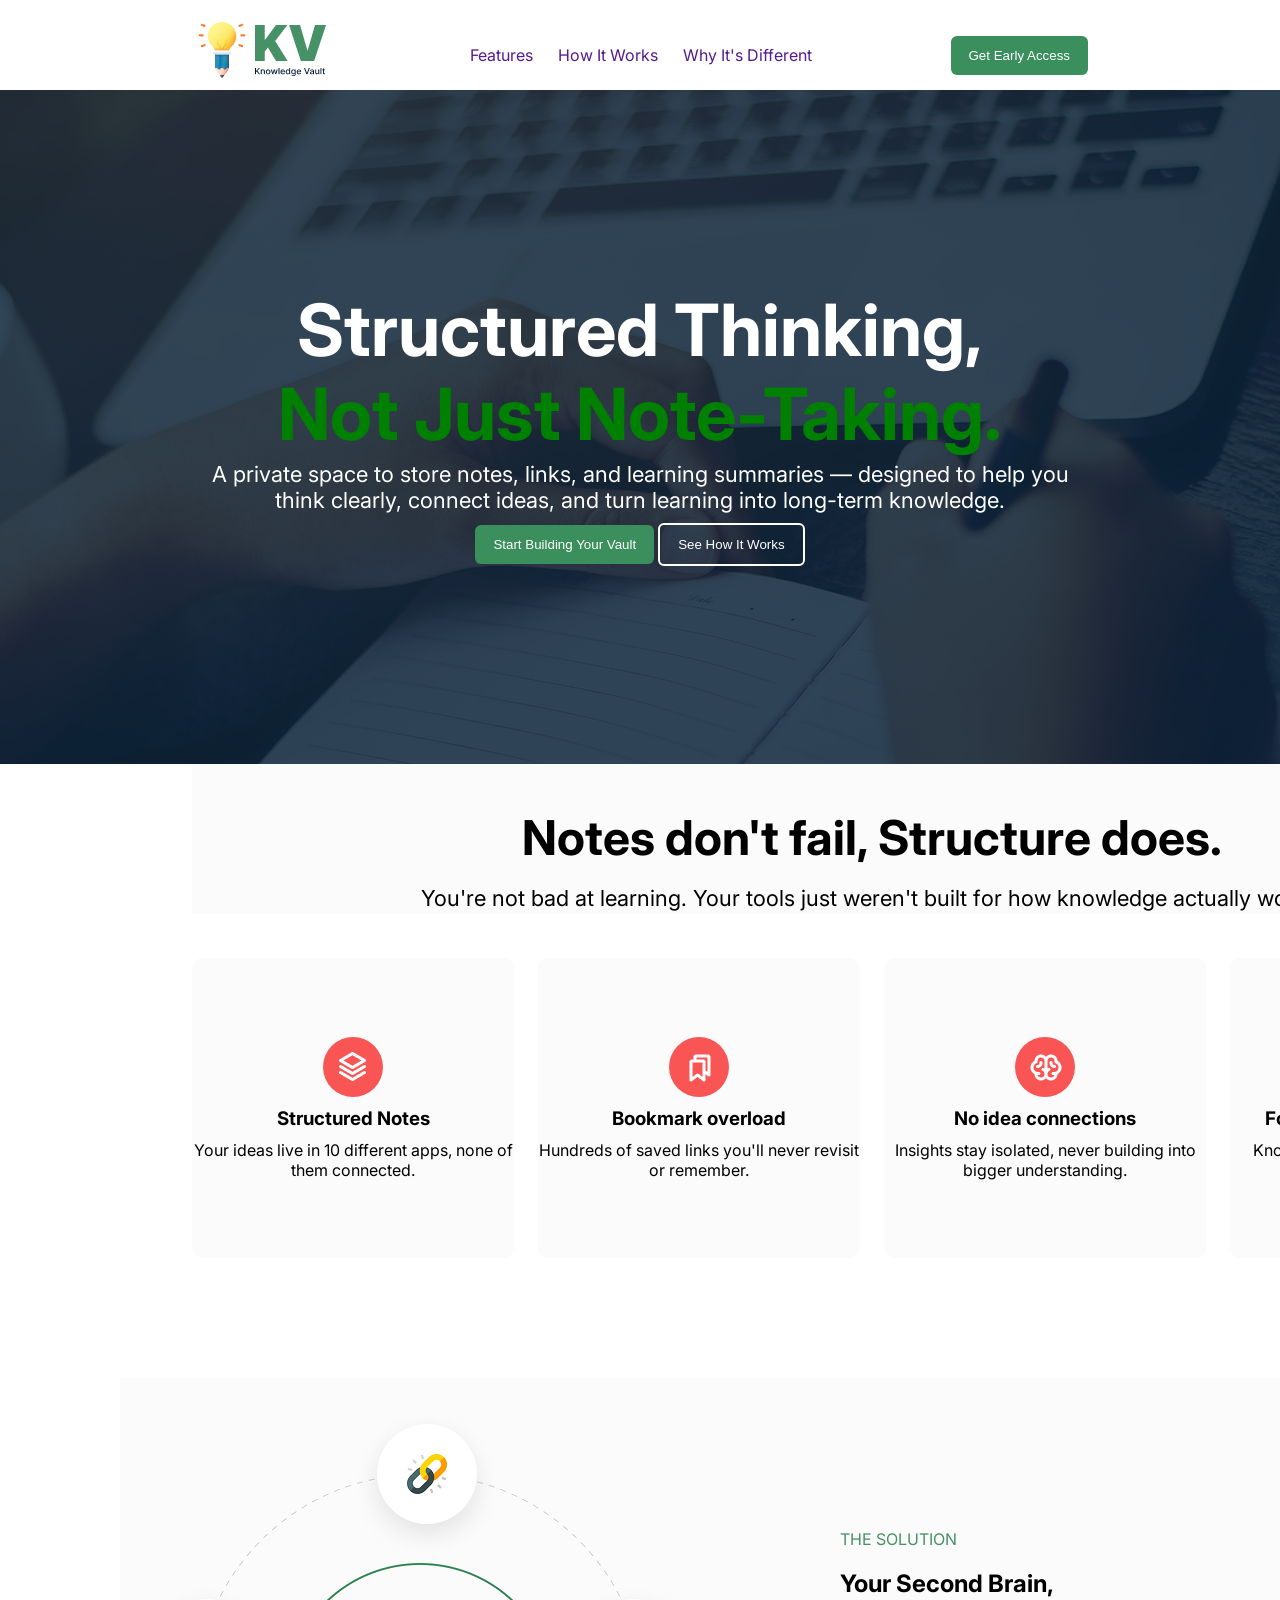
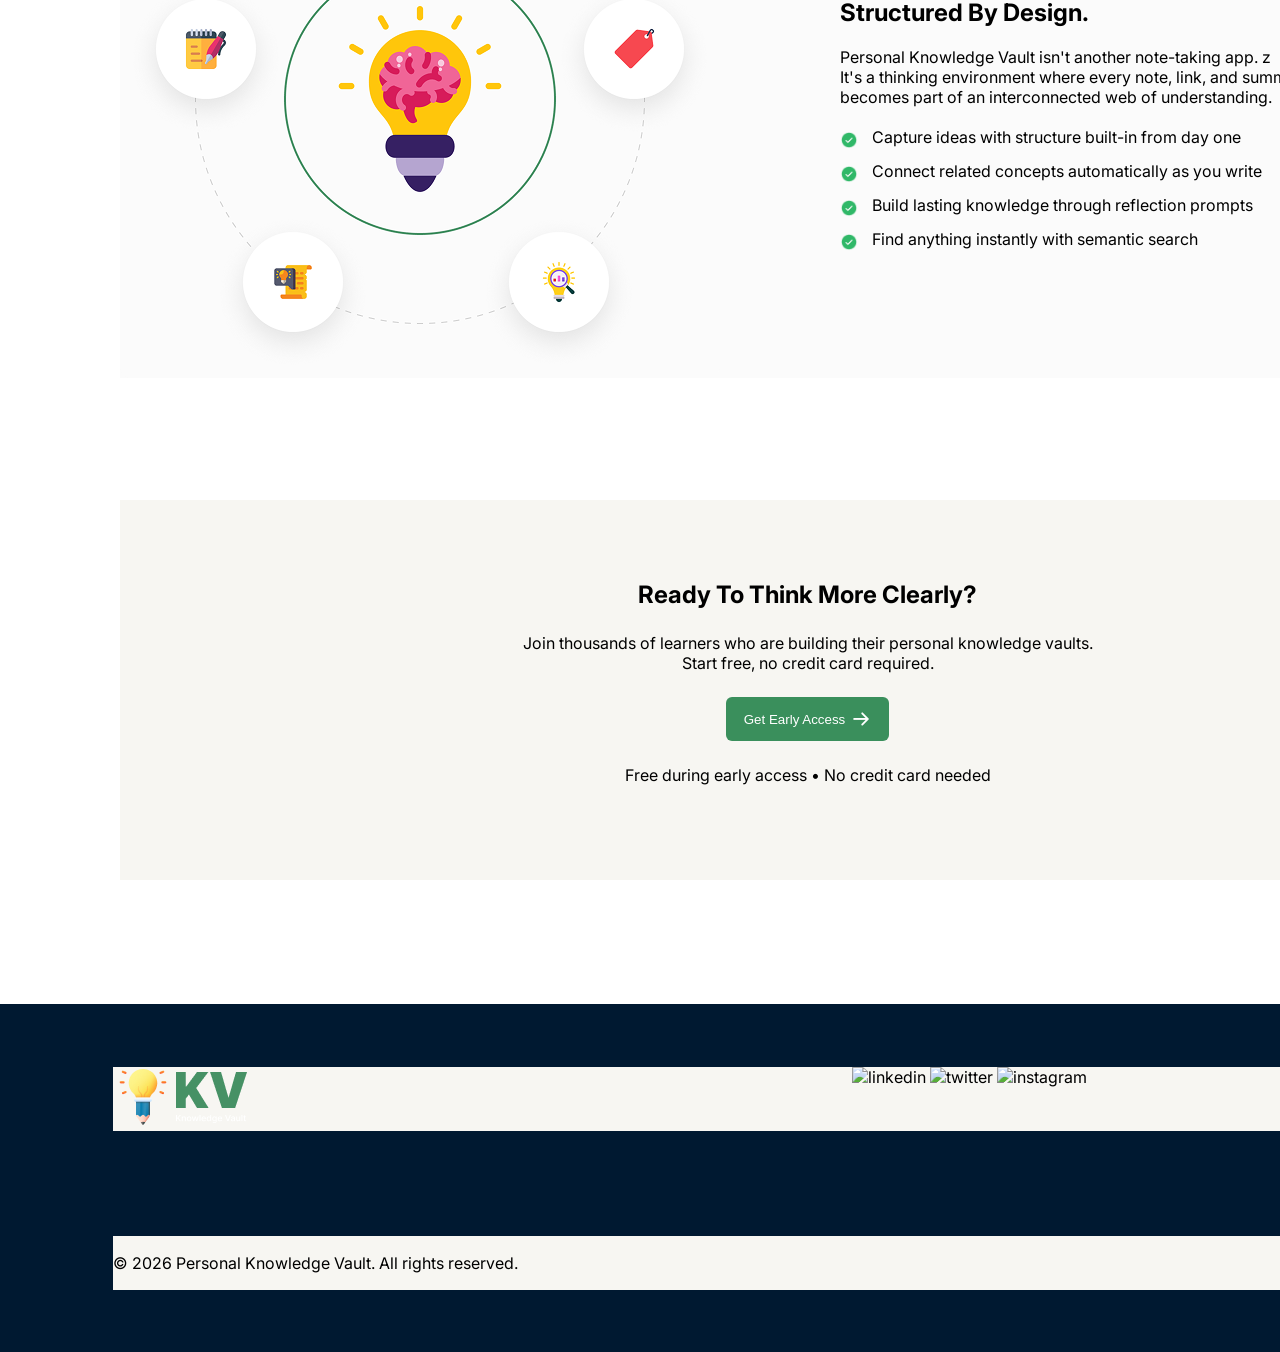
==== KnowledgeVault_index.html @ 2745ea03 "commit 1" ====
<!DOCTYPE html>
<html lang="en">
<head>
    <meta charset="UTF-8">
    <title>Knowledge Vault</title>
    <link rel="stylesheet" href="css\KnowledgeVault_style.css">
    <link rel="preconnect" href="https://fonts.googleapis.com">
<link rel="preconnect" href="https://fonts.gstatic.com" crossorigin>
<link href="https://fonts.googleapis.com/css2?family=Inter:ital,opsz,wght@0,14..32,100..900;1,14..32,100..900&display=swap" rel="stylesheet">
</head>
<body class="font-inter">
    <header>
        <nav class="navbar">
            <div class="container">
                
                <img src="assets/logo-navbar.png" alt="logo" class="logo">
                
                
                <ul class="nav_menu">
                        <li><a href="">Features</a></li>
                        <li><a href="">How It Works</a></li>
                        <li><a href="">Why It's Different</a></li>
                </ul>
                
                
                <button class="btn">Get Early Access</button>
                
            </div>

        </nav>

        <section class="banner">
            
                <div class="banner_content container">
                <h1 style="color:white;" >Structured Thinking,<br><span style="color: green;">Not Just Note-Taking.</span></br> </h1>
                <p style="color:white">A private space to store notes, links, and learning summaries — designed to 
                        help you think clearly, connect ideas, and turn learning into long-term knowledge.</p>
                    <button class="btn1">Start Building Your Vault</button>
                    <button class="btn2">See How It Works</button>
            
            </div>
            
        </section>
    </header>
    <section class="content-1 container">
        <div class="one">
            <h1>Notes don't fail, Structure does.</h1>
            <p>You're not bad at learning. Your tools just weren't built for how knowledge actually works.</p>
        </div>
        <div class="two">
            <div class="card_one">
                <div class="card_one_image">
                   <img src="assets/Vector.png" alt="card1" class="C_img"> 
                </div>
                
                <h3>Structured Notes</h3>
                <p>Your ideas live in 10 different apps, none of them connected.</p>
            </div>
            <div class="card_two">
                <div class="card_one_image">
                   <img src="assets/Bookmarks.png" alt="card1" class="C_img"> 
                </div>
                
                <h3>Bookmark overload</h3>
                <p>Hundreds of saved links you'll never revisit or remember.</p>
            </div>
            <div class="card_three">
                <div class="card_one_image">
                   <img src="assets/Brain.png" alt="card1" class="C_img"> 
                </div>
                
                <h3>No idea connections</h3>
                <p>Insights stay isolated, never building into bigger understanding.</p>
            </div>
            <div class="card_four">
                <div class="card_one_image">
                   <img src="assets/Info.png" alt="card1" class="C_img"> 
                </div>
                
                <h3>Forgetting what you learned</h3>
                <p>Knowledge fades because there's no system to retain it.</p>
            </div>
        </div>
    </section>

    <section class="content-2">
        <div class="content-2_inside">
                <div class="content-2_image">
                    <img src="assets/knowledge.png" alt="content-2" class="K_img">
                  </div>
                <div class="content-2_text">
                    <span style="color:#469165;">THE SOLUTION</span>
                <h1>Your Second Brain,</br>Structured By Design.</h1>
                <p>Personal Knowledge Vault isn't another note-taking app. z </br>It's a thinking environment where every note, link, and summary </br> becomes part of an interconnected web of understanding.</p>
                <ul class="tick-list">
                    <li>Capture ideas with structure built-in from day one</li>
                    <li>Connect related concepts automatically as you write</li>
                    <li>Build lasting knowledge through reflection prompts</li>
                    <li>Find anything instantly with semantic search</li>
                </ul> 
            </div>
        </div>

    </section>

    <section class="content-3 container">
        <div class="content-3_inside">
            <h1>Ready To Think More Clearly?</h1>
            <p>Join thousands of learners who are building their personal knowledge vaults.</br>
                Start free, no credit card required.</p>
            <button class="btn3">Get Early Access <img src="assets/ArrowRight.png" alt="Arrow"></button>
            <span>Free during early access • No credit card needed</span>
        </div>
    </section>


    <footer class="footer">
        <div class="f1_content container">
            <div class="footer_logo">
                <img src="assets/logo-footer.png" alt="logo-footer" class="F_img">
            </div>
            <div class="footer_icon">
                <img src="assets/Linkedin.png" alt="linkedin" class="F_icon">
                <img src="assets/Twitter.png" alt="twitter" class="F_icon">
                <img src="assets/Instagram.png" alt="instagram" class="F_icon">
            </div>
        </div>

        <div class="f2_content container">
            <span>© 2026 Personal Knowledge Vault. All rights reserved.</span>
        </div>
        

</body>

</html>
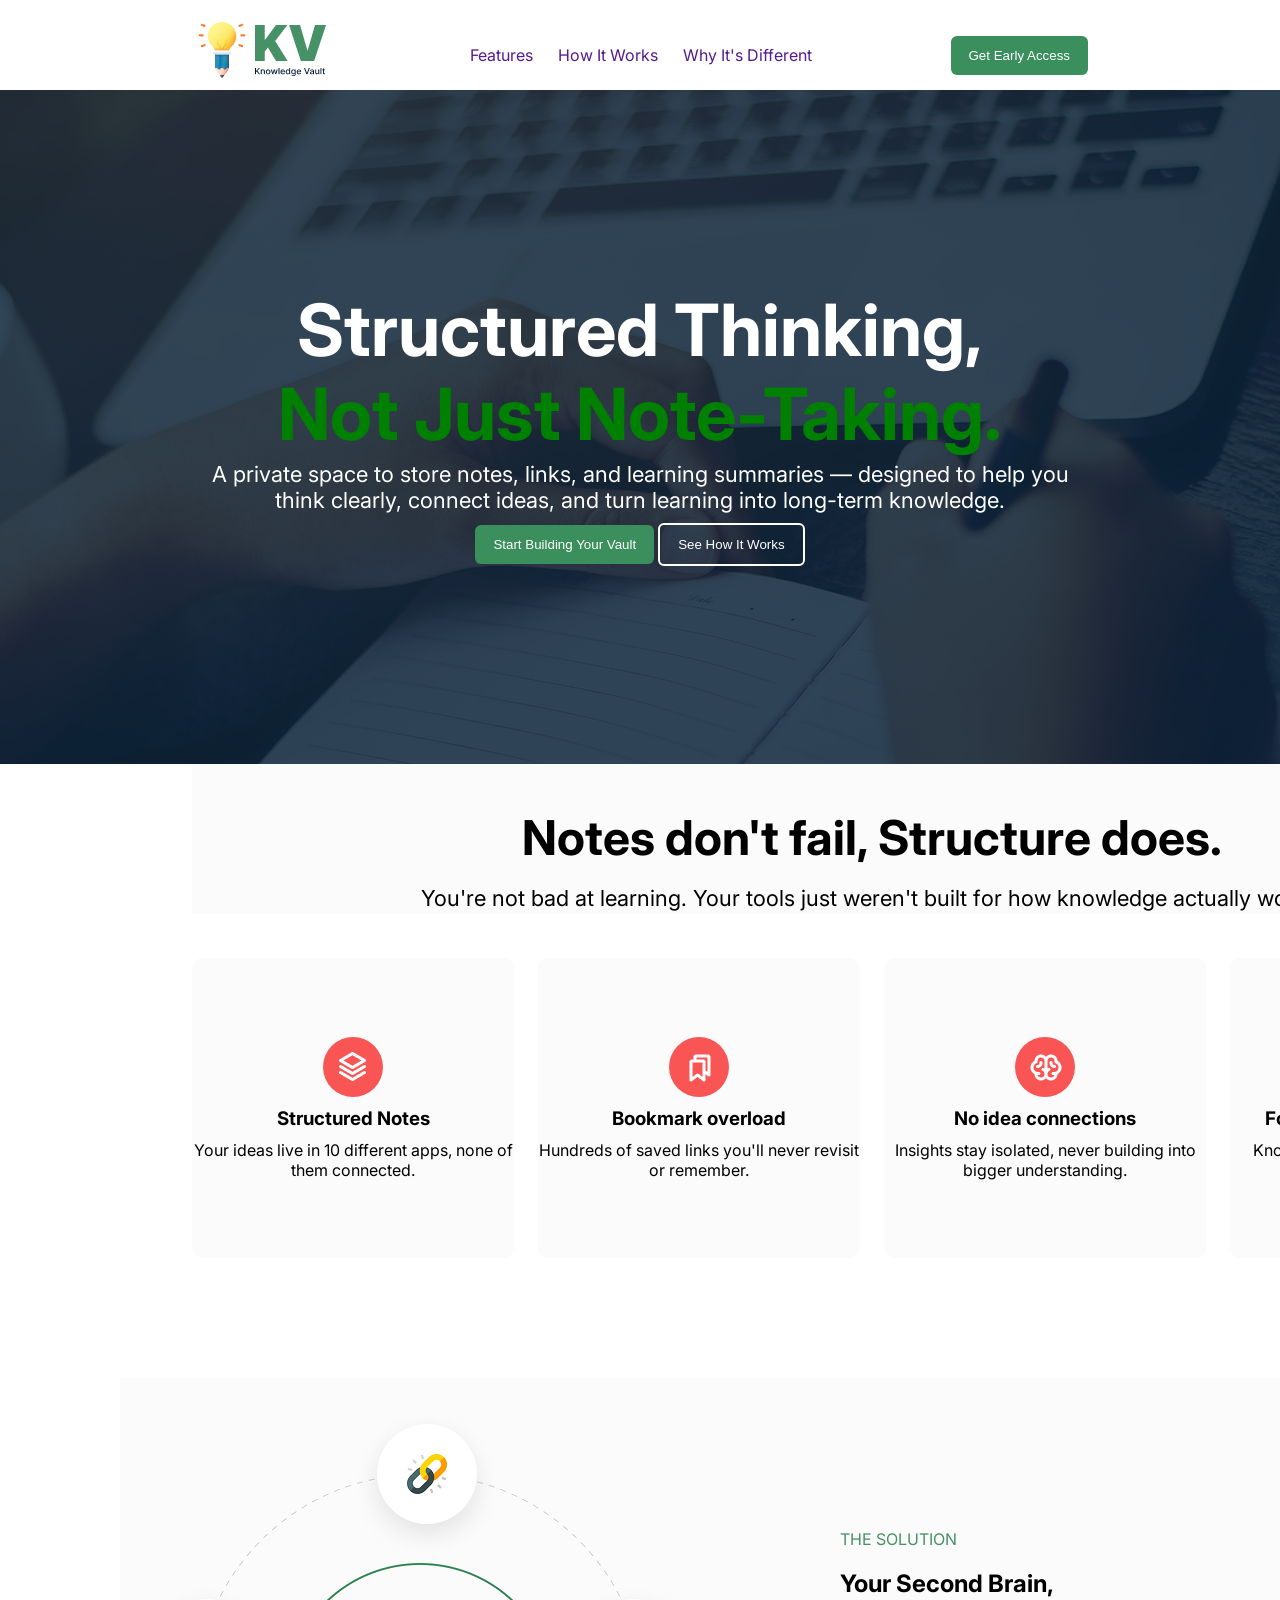
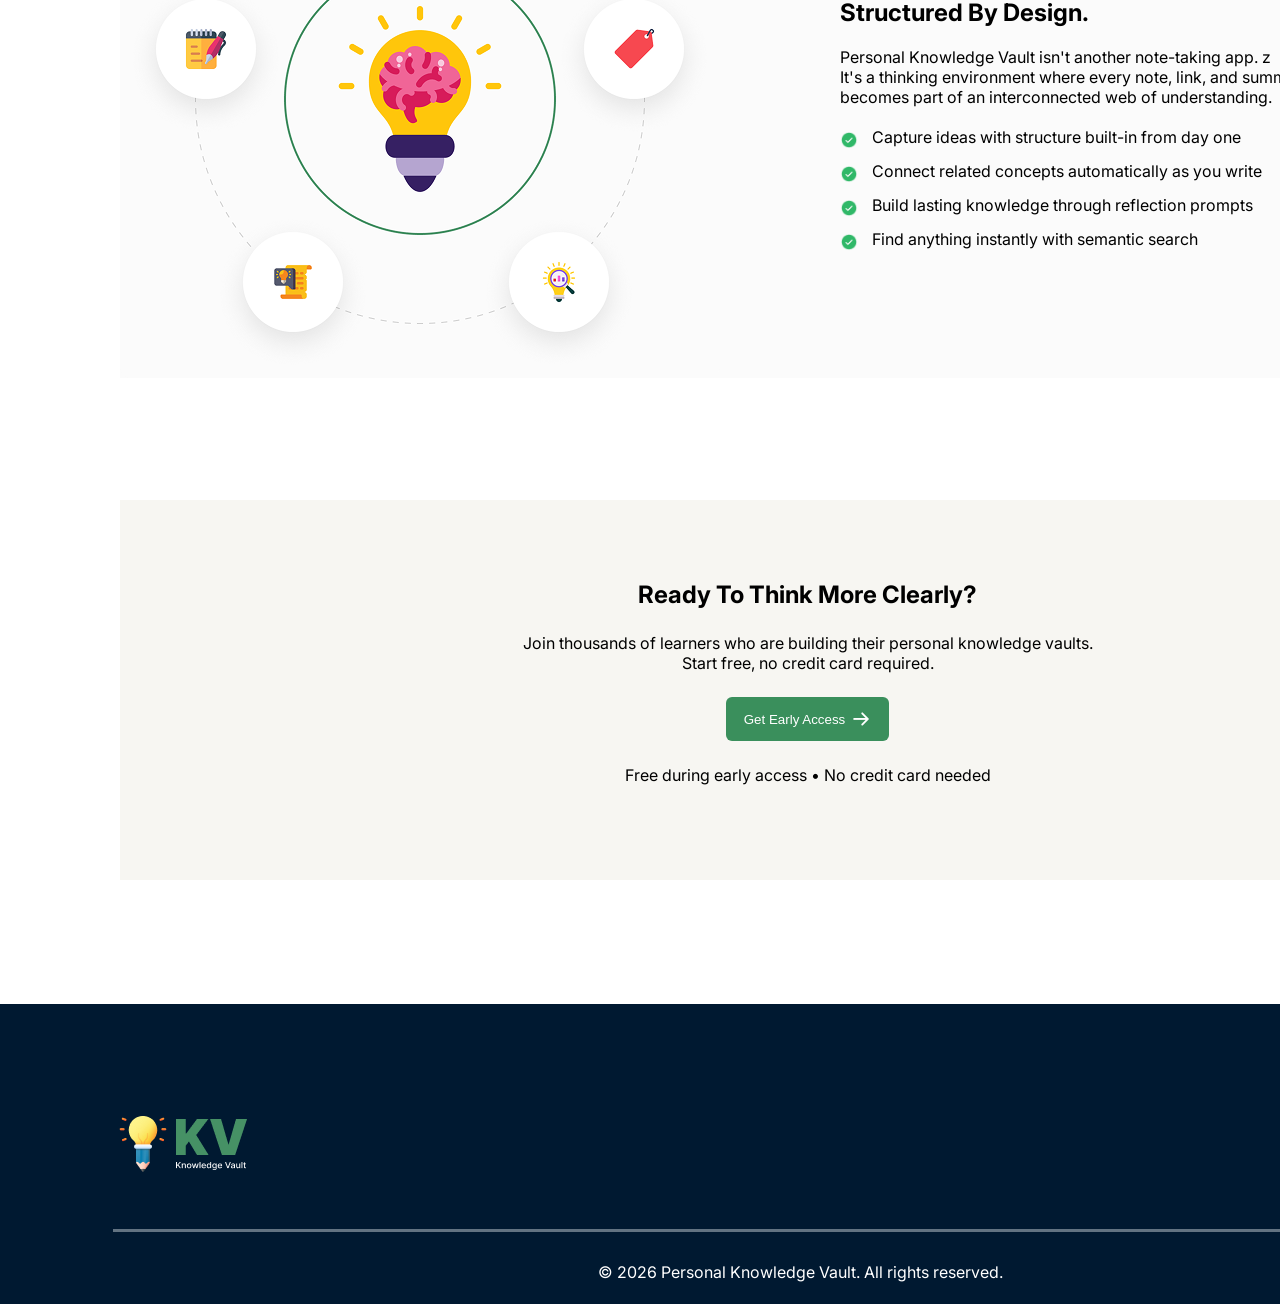
==== commit e944c169: "last" ====
--- a/KnowledgeVault_index.html
+++ b/KnowledgeVault_index.html
@@ -120,14 +120,17 @@
                 <img src="assets/logo-footer.png" alt="logo-footer" class="F_img">
             </div>
             <div class="footer_icon">
-                <img src="assets/Linkedin.png" alt="linkedin" class="F_icon">
-                <img src="assets/Twitter.png" alt="twitter" class="F_icon">
-                <img src="assets/Instagram.png" alt="instagram" class="F_icon">
+                <h4 style="color: white;">Social Links</h4>
+            </br>
+            
+                 <img src="assets/x.png.png" alt="X">
+                <img src="assets/linkedin.png.png" alt="LinkedIn">
+                <img src="assets/facebook.png.png" alt="Facebook">
             </div>
         </div>
 
         <div class="f2_content container">
-            <span>© 2026 Personal Knowledge Vault. All rights reserved.</span>
+            <span style="text-align: center; color:white;">© 2026 Personal Knowledge Vault. All rights reserved.</span>
         </div>
         
 
